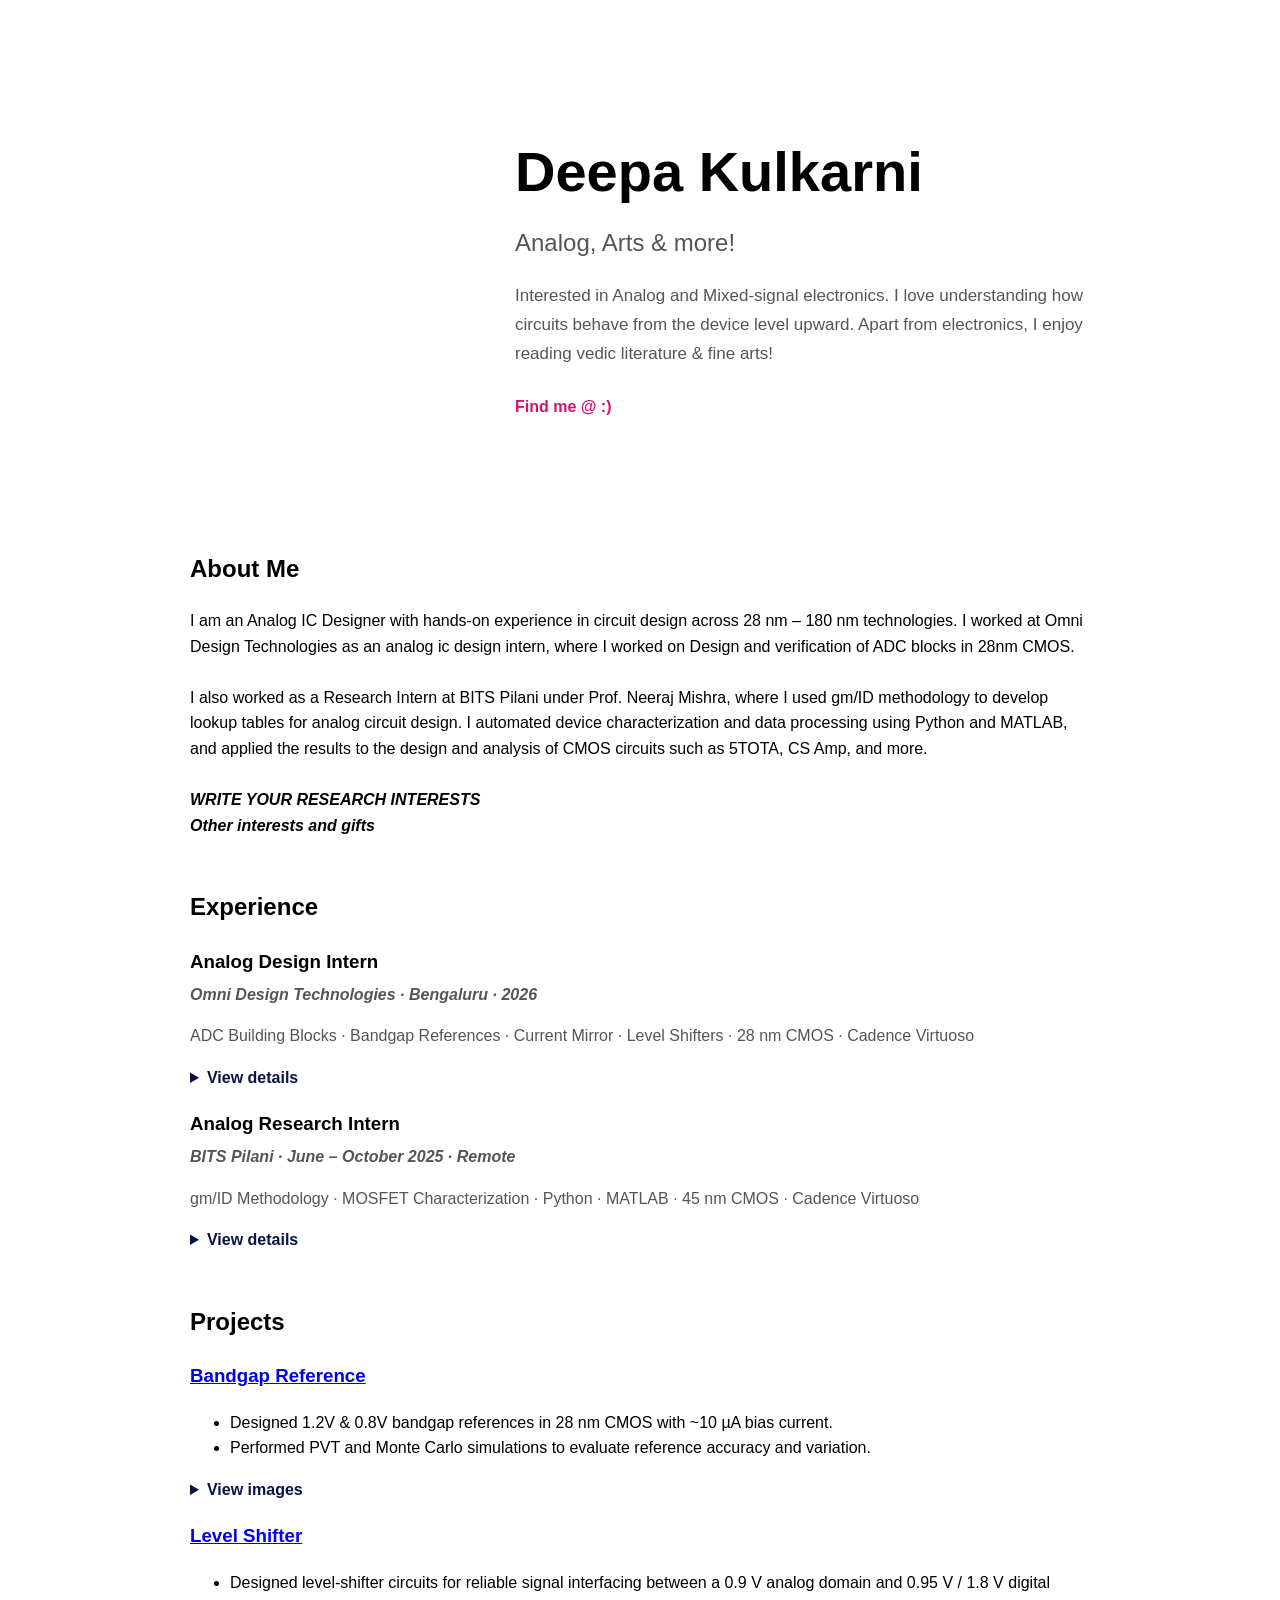
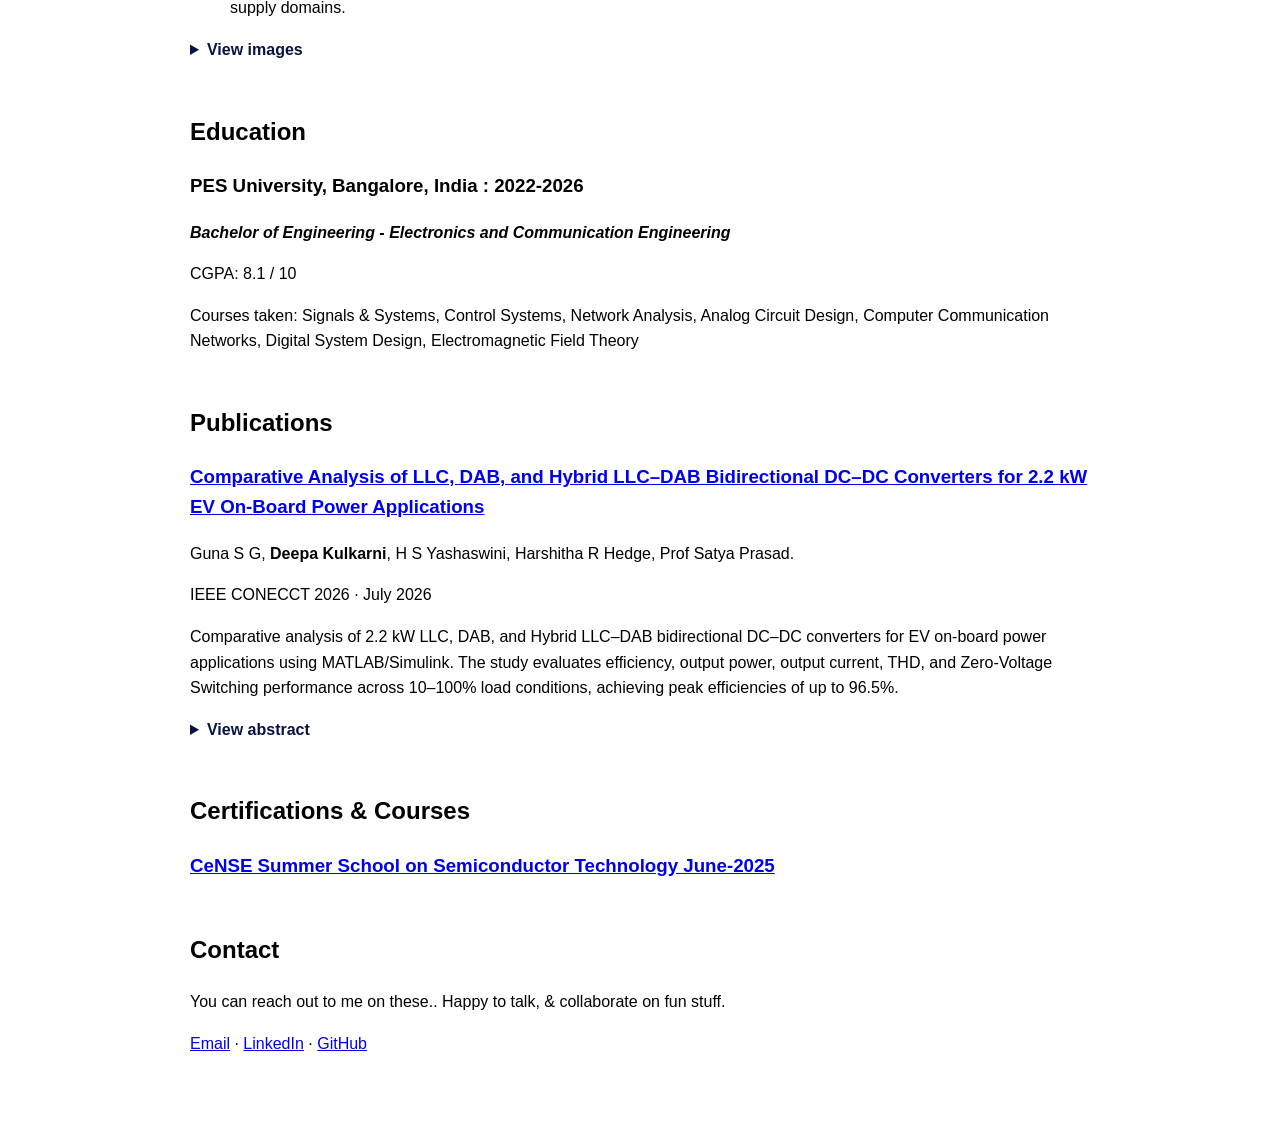
==== public/index.html @ e5e8b5e5 "My_first_Portfolio" ====
<!DOCTYPE html>
<html lang="en">
<head>
	<meta name="generator" content="Hugo 0.166.0"><script src="/livereload.js?mindelay=10&amp;v=2&amp;port=1313&amp;path=livereload" data-no-instant defer></script>
    <meta charset="UTF-8">
    <meta name="viewport" content="width=device-width, initial-scale=1.0">

    <title>Deepa — Analog IC Design</title>

    <link rel="stylesheet" href="/css/style.css">

    <style>
        body {
            font-family: 'Space Grotesk', sans-serif;
            max-width: 900px;
            margin: 0 auto;
            padding: 60px 25px;
            line-height: 1.6;
        }
        .hero {
            display: flex;
            align-items: center;
            gap: 25px;
            padding: 70px 0 80px;
            border-bottom: none;
        }

        .profile-image {
            width: 300px;
            height: 200px;
            object-fit: cover;
            border-radius: 50%;
            flex-shrink: 0;
        }

        .hero-text {
            max-width: 1000px;
        }

        

        .hero h1 {
            font-size: 56px;
            margin: 0;
            line-height: 1.5;
        }

        .hero-title {
            font-size: 24px;
            margin: 10px 0 20px;
            color: #555;
        }

        .hero-description {
            font-size: 17px;
            line-height: 1.7;
            color: #555;
            margin-bottom: 25px;
        }

        .hero-links a {
            margin-right: 22px;
            text-decoration: none;
            font-weight: 600;
            color: #cd166b;
        }
        
        h1 {
            font-size: 48px;
            margin-bottom: 5px;
        }

        h2 {
            margin-top: 50px;
        }

        
        .intro {
            font-size: 18px;
            margin-top: 30px;
            max-width: 700px;
        }

        
        .experience-item {
            margin-top: 15px;
        }

        .experience-item h3 {
            margin-bottom: 5px;
        }

        .experience-meta {
            color: #555;
            margin-top: 1px;   
        }

        .experience-tags {
            margin-top: 15px;
            color: #555;
        }

        .experience-details {
            margin-top: 10px;
            color: #081345;
        }

        .experience-details summary {
            cursor: pointer;
            font-weight: 600;
        }

        @media (max-width: 700px) {
        .hero {
            flex-direction: column;
            text-align: center;
            padding: 50px 0;
        }

        .profile-image {
            width: 150px;
            height: 150px;
        }

        .hero h1 {
            font-size: 44px;
        }

        .hero-title {
            font-size: 21px;
        }
    }
    </style>
</head>

<body>

    <header class="hero">

        <img src="/images/profile.jpg" alt="Deepa" class="profile-image">
    
        <div class="hero-text">
               
            <h1>Deepa Kulkarni</h1>
    
            <p class="hero-title">Analog, Arts & more! </p>
    
            <p class="hero-description">
                Interested in Analog and Mixed-signal electronics. 
                I love understanding how circuits behave from the device level upward.
                Apart from electronics, I enjoy reading vedic literature & fine arts! 
            </p>
    
            <div class="hero-links">
                <a href="#contact">Find me @ :)</a>
            </div>
        </div>
    
    </header>

    <section class="intro">
        
    </section>

    <section>
        <h2>About Me</h2>
        <p>
            I am an Analog IC Designer with hands-on experience in circuit design 
            across 28 nm – 180 nm technologies. 
            I worked at Omni Design Technologies as an analog ic design intern,
            where I worked on Design and verification of ADC blocks in 28nm CMOS.
            <br><br>

            I also worked as a Research Intern at BITS Pilani under 
            Prof. Neeraj Mishra, where I used gm/ID methodology to develop lookup 
            tables for analog circuit design. I automated device characterization 
            and data processing using Python and MATLAB, and applied
            the results to the design and analysis of 
            CMOS circuits such as 5TOTA, CS Amp, and more.
            <br><br>

            <i><b>WRITE YOUR RESEARCH INTERESTS</i></b>
            <br> 
            <i><b>Other interests and gifts</b></i>

        </p>
    </section>


    <section class="experience">

        <h2>Experience</h2>
    
        <div class="experience-item">
    
            <h3>Analog Design Intern</h3>
    
            <p class="experience-meta">
                <i><b>Omni Design Technologies · Bengaluru · 2026</b></i>
            </p>
    
            <p class="experience-tags">
                ADC Building Blocks · Bandgap References ·
                Current Mirror · Level Shifters · 28 nm CMOS ·
                Cadence Virtuoso
            </p>
    
            <details class="experience-details">
    
                <summary>View details</summary>
    
                <p>
                    <strong>Block Designs:</strong>
                    Designed 1.2 V and 0.8 V bandgap references,
                    0.9 V → 0.95 V and 0.95 V → 1.8 V level shifters,
                    and 10 µA and 100 µA current mirror circuits
                    in 28 nm CMOS.
                </p>
    
                <ul>
                    <li>
                        <strong>Level Shifters:</strong>
                        Redesigned level-shifter circuits for reliable
                        voltage-domain interfacing and evaluated their
                        performance across PVT corners and Monte Carlo variations.
                    </li>
    
                    <li>
                        <strong>Bandgap References:</strong>
                        Designed and simulated 1.2 V and 0.8 V bandgap
                        reference circuits, evaluating reference-voltage
                        behaviour across process, supply, and temperature variations.
                    </li>
    
                    <li>
                        <strong>Current Mirrors:</strong>
                        Designed 10 µA and 100 µA current mirror circuits,
                        analysing current matching and output behaviour
                        across operating conditions.
                    </li>
                </ul>
    
            </details>
    
        </div>
        
        <div class="experience-item">
    
            <h3>Analog Research Intern</h3>
    
            <p class="experience-meta">
                <i><b>BITS Pilani · June – October 2025 · Remote</b></i>
            </p>
    
            <p class="experience-tags">
                gm/ID Methodology · MOSFET Characterization · Python · MATLAB · 45 nm CMOS ·
                Cadence Virtuoso
            </p>
    
            <details class="experience-details">
    
                <summary>View details</summary>
                <p>
                    <strong>Device Characterization:</strong>
                    Characterized NMOS and PMOS devices using the gm/ID
                    methodology and generated design tables for analog
                    transistor biasing and sizing.
                </p>
    
                <ul>
                    <li>
                        <strong>Common-Source Amplifier:</strong>
                        Designed and simulated a resistively loaded CS amplifier,
                        achieving 14 dB gain and 10 MHz bandwidth.
                    </li>
                    
                    <li>
                        <strong>5T OTA:</strong>
                        Designed a 5-transistor OTA in 45 nm CMOS, achieving
                        32 dB gain, 52 MHz bandwidth, 92° phase margin, and
                        40 dB CMRR.
                    </li>
        
                    <li>
                        <strong>Design Automation:</strong>
                        Automated gm/ID data processing using Python and MATLAB,
                        including processing CSV data generated from device
                        characterization simulations.
                    </li>
        
                    <li>
                        <strong>Additional Work:</strong>
                        Developed an interactive Google Colab interface and
                        studied oscillator topologies using Razavi's PLL textbook.
                    </li>
                </ul>
    
            </details>
    
        </div>
    </section>
    
    <section id="projects">
        <h2>Projects</h2>
      
        <div class="project-item">
          <h3>
            <a href="https://github.com/kulkies/Bandgap_Reference_Circuit" target="_blank">
              Bandgap Reference
            </a>
          </h3>
      
            <ul>
                <li>Designed 1.2V & 0.8V bandgap references in 28 nm CMOS with ~10 µA bias current.</li>
                <li>Performed PVT and Monte Carlo simulations to evaluate reference accuracy and variation.</li>
            </ul>
      
          <details class="experience-details">
            <summary>View images</summary>
      
            <div class="project-images">
              
            </div>
          </details>
        </div>

        <div class="project-item">
            <h3>
                <a href="https://github.com/kulkies/Level-Shifters">
                  Level Shifter 
                </a>
              </h3>
                <ul>
                    <li>Designed level-shifter circuits for reliable signal interfacing between a 0.9 V analog domain and
                        0.95 V / 1.8 V digital supply domains. </li>
                </ul>
          
              <details class="experience-details">
                <summary>View images</summary>
          
                <div class="project-images">
                  
                </div>
              </details>
        </div>
      
    </section>
    
   
    <section>
        <h2>Education</h2>
        <h3>PES University, Bangalore, India : 2022-2026</h3>                  
    
        <p>
            <i><strong>Bachelor of Engineering - Electronics 
                and Communication Engineering</strong></i>
        </p>
    
        <p>
            CGPA: 8.1 / 10
        </p>
    
        <p>
            Courses taken: Signals & Systems, Control Systems,
            Network Analysis, Analog Circuit Design,
            Computer Communication Networks, Digital System Design,
            Electromagnetic Field Theory
        </p>
    </section>
    
    <section>
        <h2>Publications</h2>
    
        <div class="publication-item">
            <h3>
                <a href="YOUR_IEEE_PAPER_LINK" target="_blank">
                    Comparative Analysis of LLC, DAB, and Hybrid LLC–DAB
                    Bidirectional DC–DC Converters for 2.2 kW EV On-Board
                    Power Applications
                </a>
            </h3>
    
            <p>
                Guna S G, <strong>Deepa Kulkarni</strong>, H S Yashaswini, Harshitha R Hedge, Prof Satya Prasad.
            </p>
    
            <p>
                IEEE CONECCT 2026 · July 2026
            </p>
    
            <p>
                Comparative analysis of 2.2 kW LLC, DAB, and Hybrid LLC–DAB
                bidirectional DC–DC converters for EV on-board power
                applications using MATLAB/Simulink. The study evaluates
                efficiency, output power, output current, THD, and
                Zero-Voltage Switching performance across 10–100% load
                conditions, achieving peak efficiencies of up to 96.5%.
            </p>
            
            <details class="experience-details">
                <summary>View abstract</summary>
            
                <p>
                    In electric vehicle (EV) and medium-power auxiliary applications, 
                    where high efficiency and steady operation over 
                    broad load ranges are necessary, isolated DC–DC converters are essential.
                    Three separate converter topologies the LLC resonant converter,
                    the Dual Active Bridge (DAB) converter, and an LLC–DAB hybrid architecture all intended for a 
                    rated power of 2.2 kW are compared using simulation in this paper. To ensure fair comparison, 
                    MATLAB/Simulink is used to model and evaluate the converters under identical electrical specifications. 
                    For load conditions ranging from 10\% to 100\%, performance metrics such as output power, output current, 
                    and efficiency are examined. Additionally, each converter's power quality is assessed using Total Harmonic
                    Distortion (THD) assessment, and soft-switching behavior is methodically investigated 
                    using Zero Voltage Switching (ZVS) analysis. The LLC–DAB hybrid topology offers better performance balance across the whole operating range, making it a promising candidate for auxiliary DC power applications and electric vehicle applications. This paper highlights the trade-offs between efficiency, area, and power quality.
                    
                    <b>Index Terms </b>
                    
                    <i>LLC Resonant Converter, Dual Active Bridge (DAB), Soft-Switching, Zero Voltage Switching (ZVS), 
                    Bidirectional Power Flow, Total Harmonic Distortion (THD), Electric Vehicles, Hybrid Converter</i>
                    
                </p>
            </details>
            
        </div>
    </section>

    <section>
        <h2>Certifications & Courses</h2>
               
        <h3>
            <a href="/images/Cense%20Summer%20school%20Certificate.pdf" target="_blank">
                CeNSE Summer School on Semiconductor Technology June-2025</a>
        </h3>

    </section>

    <section id="contact">
        <h2>Contact</h2>
    
        <p>
            You can reach out to me on these.. Happy to talk, & collaborate on
            fun stuff.  
        </p>
    
        <p>
            <a href="mailto:deepatkulk2003@gmail.com">Email</a>
            ·
            <a href="https://www.linkedin.com/in/deepakulkarni18/" target="_blank">LinkedIn</a>
            ·
            <a href="https://github.com/kulkies/" target="_blank">GitHub</a>
        </p>
    </section>

</body>
</html>
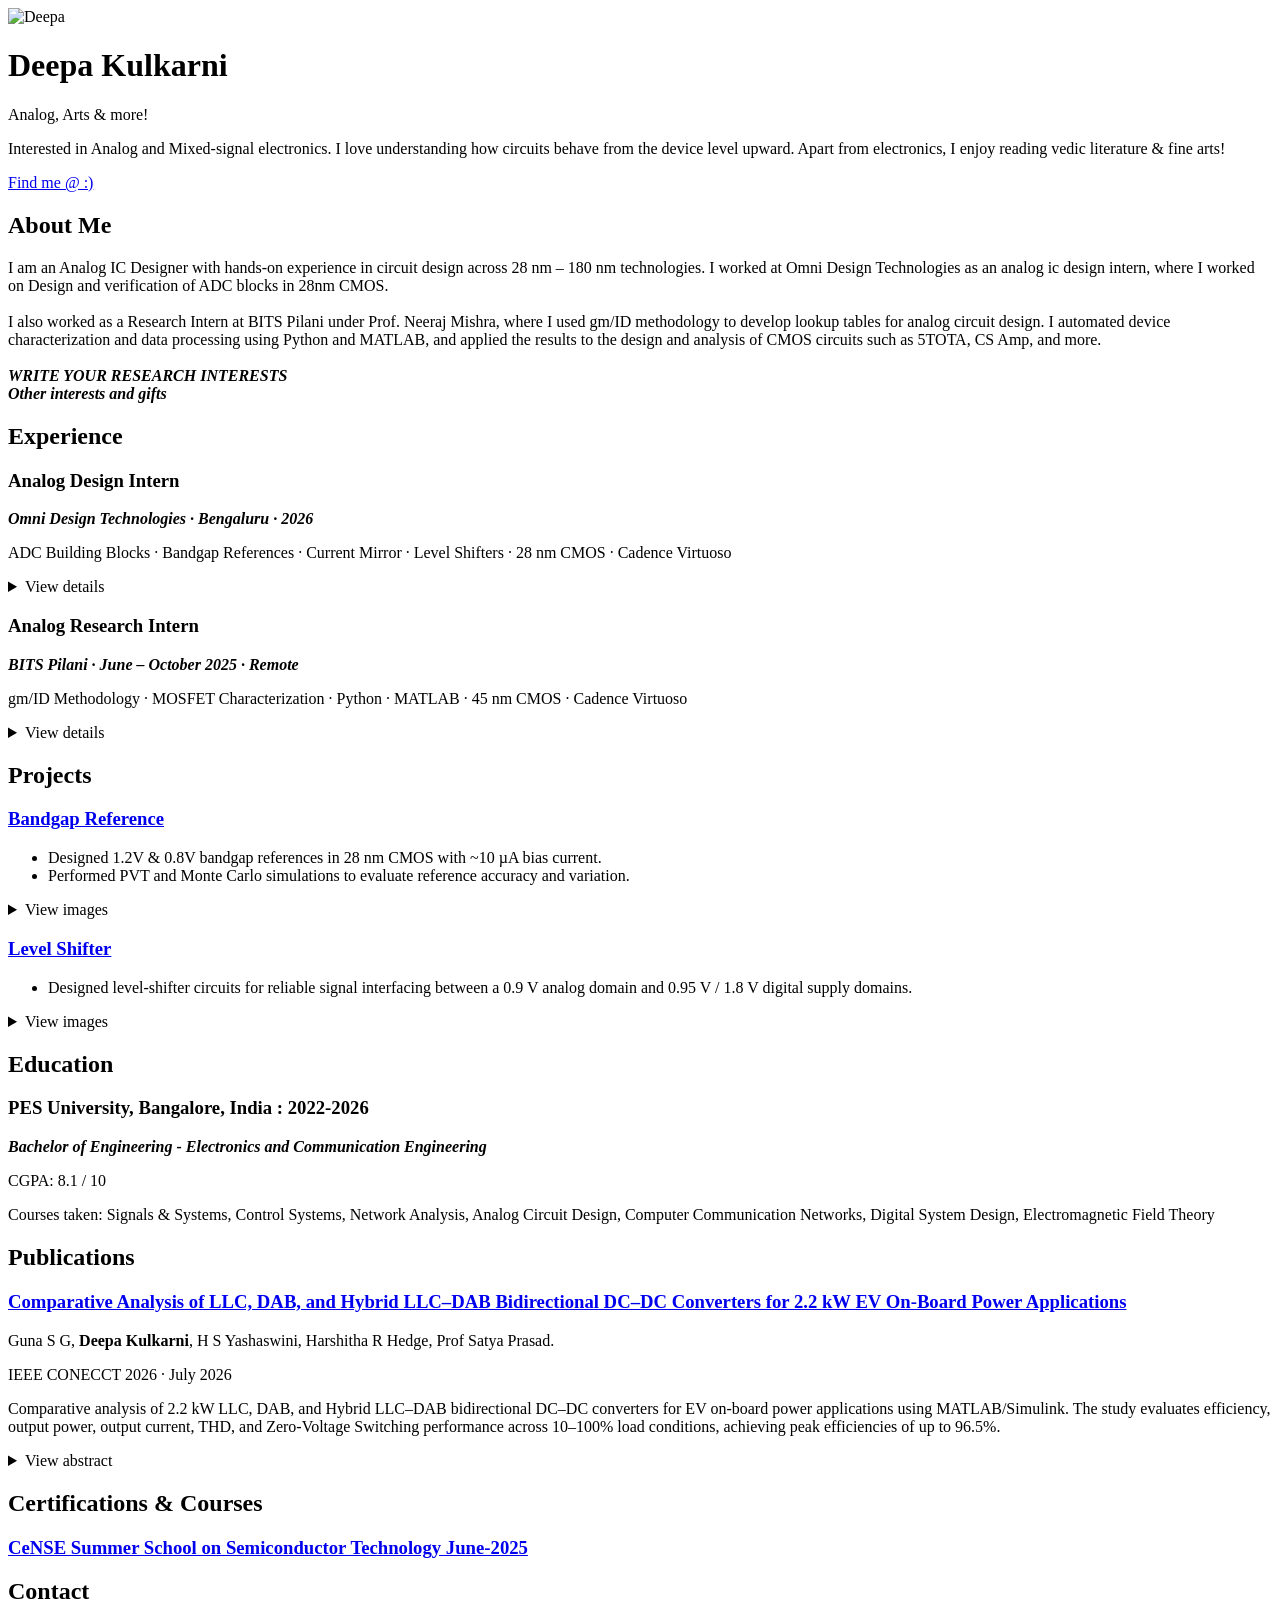
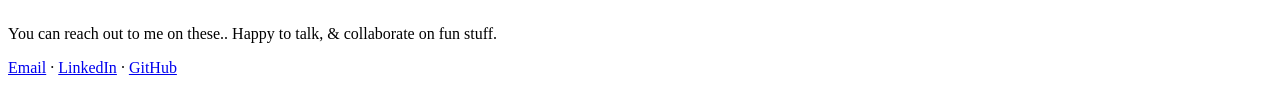
==== commit 58c7ba52: "Updated site name" ====
--- a/public/index.html
+++ b/public/index.html
@@ -1,143 +1,20 @@
 <!DOCTYPE html>
 <html lang="en">
 <head>
-	<meta name="generator" content="Hugo 0.166.0"><script src="/livereload.js?mindelay=10&amp;v=2&amp;port=1313&amp;path=livereload" data-no-instant defer></script>
+	<meta name="generator" content="Hugo 0.166.0"><script src="/zuzzy/livereload.js?mindelay=10&amp;v=2&amp;port=1313&amp;path=zuzzy/livereload" data-no-instant defer></script>
     <meta charset="UTF-8">
     <meta name="viewport" content="width=device-width, initial-scale=1.0">
 
-    <title>Deepa — Analog IC Design</title>
-
-    <link rel="stylesheet" href="/css/style.css">
-
-    <style>
-        body {
-            font-family: 'Space Grotesk', sans-serif;
-            max-width: 900px;
-            margin: 0 auto;
-            padding: 60px 25px;
-            line-height: 1.6;
-        }
-        .hero {
-            display: flex;
-            align-items: center;
-            gap: 25px;
-            padding: 70px 0 80px;
-            border-bottom: none;
-        }
-
-        .profile-image {
-            width: 300px;
-            height: 200px;
-            object-fit: cover;
-            border-radius: 50%;
-            flex-shrink: 0;
-        }
-
-        .hero-text {
-            max-width: 1000px;
-        }
-
-        
-
-        .hero h1 {
-            font-size: 56px;
-            margin: 0;
-            line-height: 1.5;
-        }
-
-        .hero-title {
-            font-size: 24px;
-            margin: 10px 0 20px;
-            color: #555;
-        }
-
-        .hero-description {
-            font-size: 17px;
-            line-height: 1.7;
-            color: #555;
-            margin-bottom: 25px;
-        }
-
-        .hero-links a {
-            margin-right: 22px;
-            text-decoration: none;
-            font-weight: 600;
-            color: #cd166b;
-        }
-        
-        h1 {
-            font-size: 48px;
-            margin-bottom: 5px;
-        }
-
-        h2 {
-            margin-top: 50px;
-        }
-
-        
-        .intro {
-            font-size: 18px;
-            margin-top: 30px;
-            max-width: 700px;
-        }
-
-        
-        .experience-item {
-            margin-top: 15px;
-        }
-
-        .experience-item h3 {
-            margin-bottom: 5px;
-        }
-
-        .experience-meta {
-            color: #555;
-            margin-top: 1px;   
-        }
-
-        .experience-tags {
-            margin-top: 15px;
-            color: #555;
-        }
-
-        .experience-details {
-            margin-top: 10px;
-            color: #081345;
-        }
-
-        .experience-details summary {
-            cursor: pointer;
-            font-weight: 600;
-        }
-
-        @media (max-width: 700px) {
-        .hero {
-            flex-direction: column;
-            text-align: center;
-            padding: 50px 0;
-        }
-
-        .profile-image {
-            width: 150px;
-            height: 150px;
-        }
-
-        .hero h1 {
-            font-size: 44px;
-        }
-
-        .hero-title {
-            font-size: 21px;
-        }
-    }
-    </style>
+    <title>DeepaKULKARNI(^_^)</title>
+
+    <link rel="stylesheet" href="/zuzzy/css/style.css">
 </head>
 
 <body>
 
     <header class="hero">
 
-        <img src="/images/profile.jpg" alt="Deepa" class="profile-image">
+        <img src="/zuzzy/images/profile.jpg" alt="Deepa" class="profile-image">
     
         <div class="hero-text">
                
@@ -428,8 +305,9 @@
         <h2>Certifications & Courses</h2>
                
         <h3>
-            <a href="/images/Cense%20Summer%20school%20Certificate.pdf" target="_blank">
-                CeNSE Summer School on Semiconductor Technology June-2025</a>
+            <a href="/zuzzy/images/Cense%20Summer%20school%20Certificate.pdf" target="_blank">
+                CeNSE Summer School on Semiconductor Technology June-2025
+            </a>
         </h3>
 
     </section>
